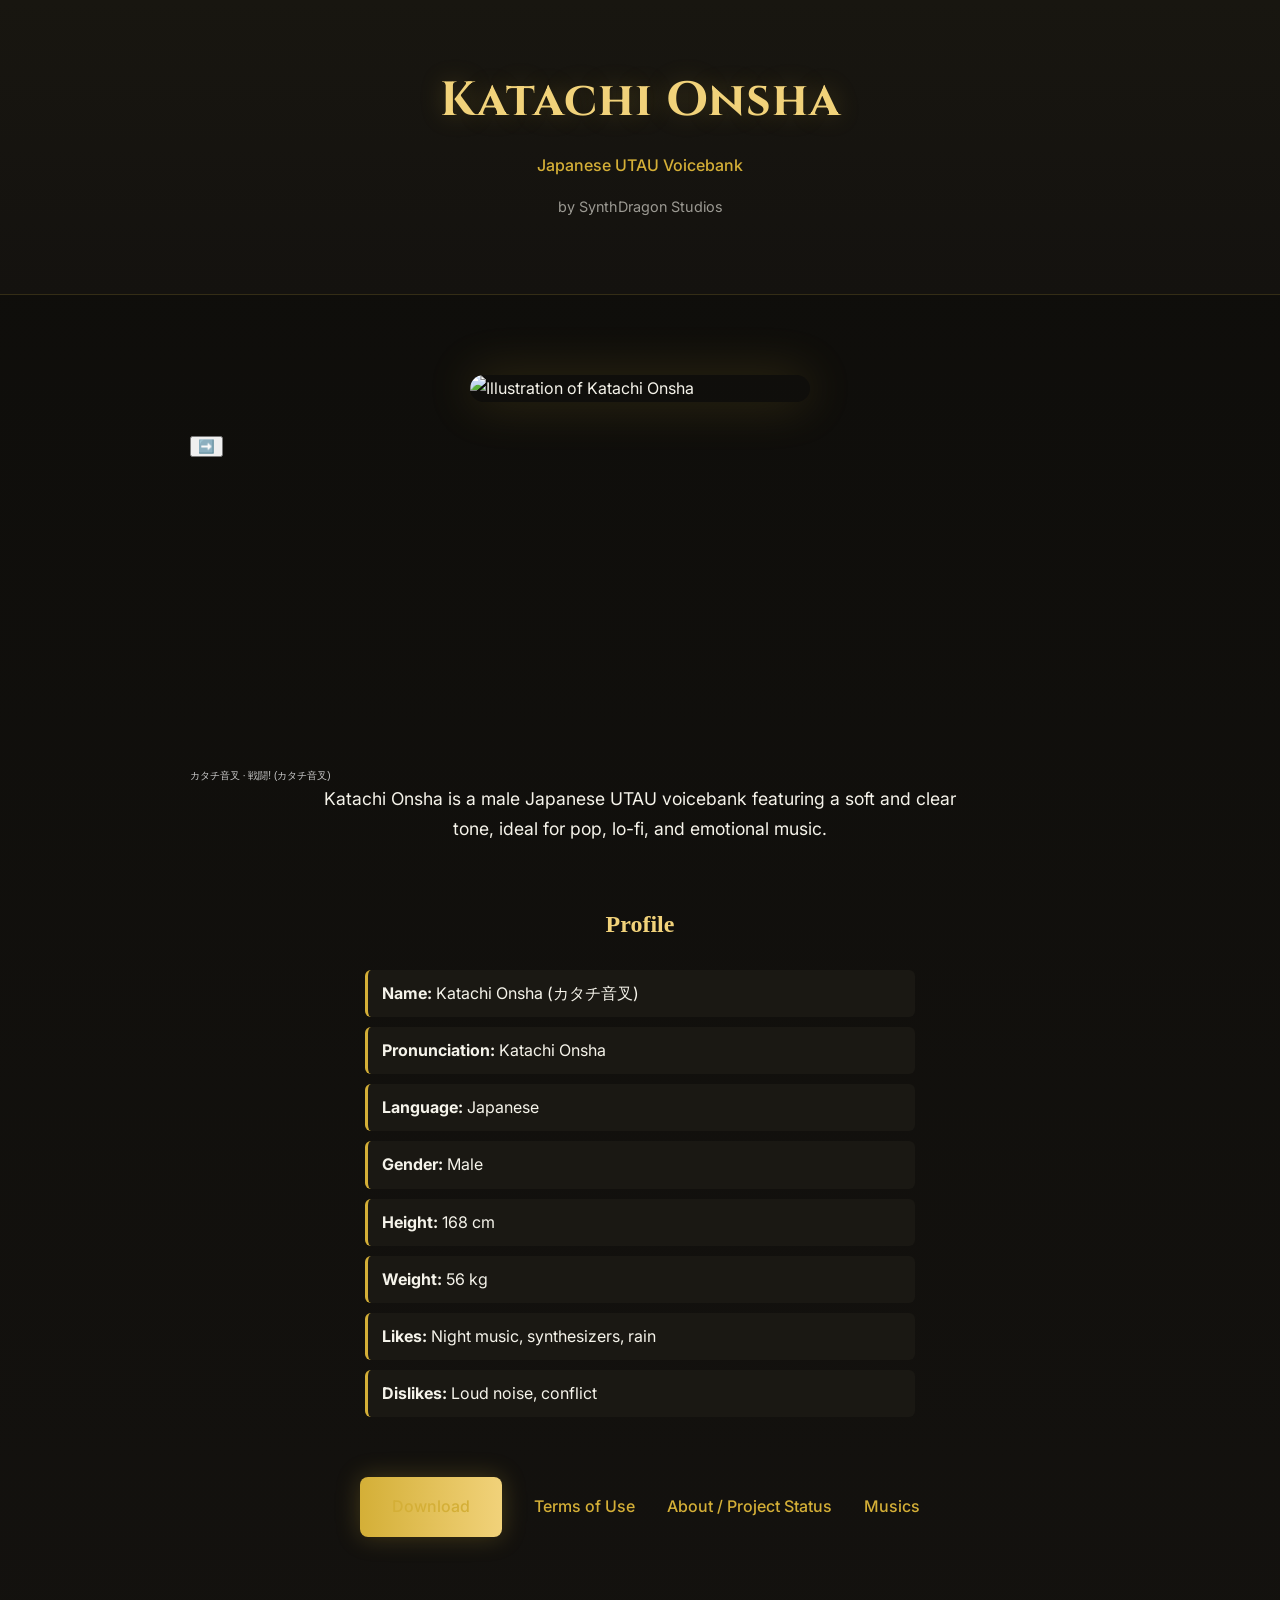
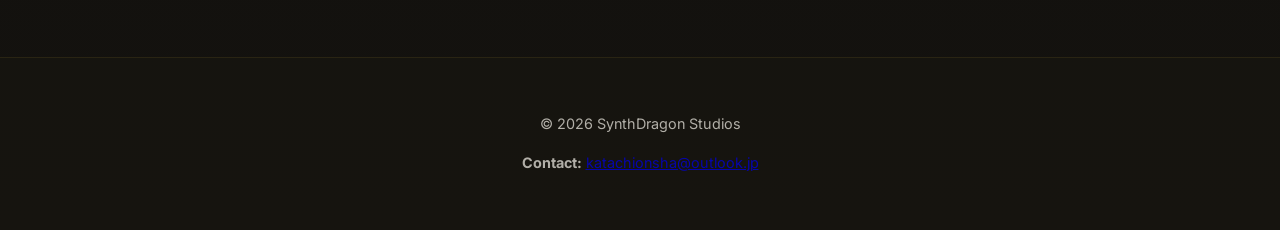
==== index.html @ d44696fc "Update index.html" ====
<!DOCTYPE html>
<html lang="en">
<head>
  <meta charset="UTF-8">
  <meta name="viewport" content="width=device-width, initial-scale=1.0">

  <title>Katachi Onsha – Japanese UTAU Voicebank (Free Download)</title>

  <!-- Google Fonts -->
  <link href="https://fonts.googleapis.com/css2?family=Cinzel:wght@500;700&family=Inter:wght@400;500&display=swap" rel="stylesheet">

  <!-- SEO -->
  <meta name="description"
        content="Official website of Katachi Onsha, a Japanese UTAU voicebank with a clear and expressive tone. Free download.">
  <meta name="keywords"
        content="UTAU, UTAU voicebank, Japanese voicebank, Katachi Onsha, VOCALOID alternative, singing synthesizer">
  <meta name="robots" content="index, follow">
  <link rel="canonical" href="https://katachionsha.neocities.org/">

  <!-- Open Graph -->
  <meta property="og:type" content="website">
  <meta property="og:title" content="Katachi Onsha – Japanese UTAU Voicebank">
  <meta property="og:description"
        content="Official Japanese UTAU voicebank. Free download. Clear tone.">
  <meta property="og:url" content="https://katachionsha.neocities.org/">
  <meta property="og:image" content="https://katachionsha.neocities.org/icon.png">

  <!-- Twitter / X -->
  <meta name="twitter:card" content="summary_large_image">
  <meta name="twitter:title" content="Katachi Onsha – Japanese UTAU Voicebank">
  <meta name="twitter:description"
        content="Free Japanese UTAU voicebank with a soft, emotional tone.">
  <meta name="twitter:image" content="https://katachionsha.neocities.org/icon.png">

  <link rel="icon" type="image/png" href="icon.png">
  <link rel="stylesheet" href="style.css">
</head>

<body data-mood="default">

  <header class="site-header">
    <h1>Katachi Onsha</h1>
    <p class="subtitle">Japanese UTAU Voicebank</p>
    <p class="studio">by SynthDragon Studios</p>
  </header>

  <main>

    <section class="intro">
      <img src="character.png"
           alt="Illustration of Katachi Onsha"
           class="character"
           data-gallery="character.png,charactersoft.png">
      <button id="next-image-btn" class="next-image-btn" type="button" aria-label="Próxima imagem">
        <span aria-hidden="true">➡️</span>
      </button>
           
    <iframe width="100%" height="300" scrolling="no" frameborder="no" allow="autoplay" src="https://w.soundcloud.com/player/?url=https%3A//api.soundcloud.com/tracks/soundcloud%253Atracks%253A2296592585&color=%23b4bca4&auto_play=false&hide_related=false&show_comments=true&show_user=true&show_reposts=false&show_teaser=true&visual=true"></iframe><div style="font-size: 10px; color: #cccccc;line-break: anywhere;word-break: normal;overflow: hidden;white-space: nowrap;text-overflow: ellipsis; font-family: Interstate,Lucida Grande,Lucida Sans Unicode,Lucida Sans,Garuda,Verdana,Tahoma,sans-serif;font-weight: 100;"><a href="https://soundcloud.com/katachionsha" title="カタチ音叉" target="_blank" style="color: #cccccc; text-decoration: none;">カタチ音叉</a> · <a href="https://soundcloud.com/katachionsha/battle" title="戦闘! (カタチ音叉)" target="_blank" style="color: #cccccc; text-decoration: none;">戦闘! (カタチ音叉)</a></div>

      <p class="description">
        Katachi Onsha is a male Japanese UTAU voicebank
        featuring a soft and clear tone, ideal for pop,
        lo-fi, and emotional music.
      </p>
    </section>

    <section class="profile">
      <h2>Profile</h2>
      <ul>
        <li><strong>Name:</strong> Katachi Onsha (カタチ音叉)</li>
        <li><strong>Pronunciation:</strong> Katachi Onsha</li>
        <li><strong>Language:</strong> Japanese</li>
        <li><strong>Gender:</strong> Male</li>
        <li><strong>Height:</strong> 168 cm</li>
        <li><strong>Weight:</strong> 56 kg</li>
        <li><strong>Likes:</strong> Night music, synthesizers, rain</li>
        <li><strong>Dislikes:</strong> Loud noise, conflict</li>
      </ul>
    </section>

    <nav class="main-nav">
      <a href="download.html" class="btn">Download</a>
      <a href="terms.html">Terms of Use</a>
      <a href="about.html">About / Project Status</a>
      <a href="musics.html">Musics</a>
    </nav>

  </main>

  <button id="back-to-top" class="back-to-top" type="button" aria-label="Back to top">↑</button>

  <footer>
    <p>© 2026 SynthDragon Studios</p>
    <p>
      <strong>Contact:</strong>
      <a href="mailto:katachionsha@outlook.jp">
        katachionsha@outlook.jp
      </a>
    </p>
  </footer>

  <script src="script.js" defer></script>
</body>
</html>
---- style.css ----
/* =========================
   Theme Variables
========================= */

:root {
  --bg-start: #0e0d0a;
  --bg-end: #14120f;
  --header-start: #181610;
  --header-end: #14120f;
  --surface: #1a1813;
  --gold: #d4af37;
  --gold-soft: #f1d27a;
  --text: #f5f3ea;
}

body[data-mood="night"] {
  --bg-start: #080914;
  --bg-end: #12152b;
  --header-start: #141730;
  --header-end: #0e1022;
  --surface: #1a1f3a;
}

body[data-mood="rain"] {
  --bg-start: #0a1214;
  --bg-end: #0d1b20;
  --header-start: #11242b;
  --header-end: #102027;
  --surface: #152d35;
}

body[data-mood="neon"] {
  --bg-start: #120716;
  --bg-end: #1f0f27;
  --header-start: #250f2d;
  --header-end: #160a1e;
  --surface: #2b1335;
}

/* =========================
   Base
========================= */

body {
  font-family: 'Inter', sans-serif;
  background: linear-gradient(180deg, var(--bg-start) 0%, var(--bg-end) 100%);
  color: var(--text);
  margin: 0;
  padding: 0;
  line-height: 1.7;
  transition: background 0.4s ease;
}

/* =========================
   Header
========================= */

.site-header {
  text-align: center;
  padding: 60px 20px;
  background: linear-gradient(180deg, var(--header-start) 0%, var(--header-end) 100%);
  border-bottom: 1px solid rgba(212, 175, 55, 0.15);
}

h1 {
  font-family: 'Cinzel', serif;
  margin: 0;
  font-size: 3em;
  letter-spacing: 1px;
  color: var(--gold-soft);
  text-shadow: 0 0 25px rgba(212, 175, 55, 0.25);
}

.subtitle {
  color: var(--gold);
  margin-top: 10px;
  font-weight: 500;
}

.studio {
  font-size: 0.9em;
  opacity: 0.6;
  margin-top: 5px;
}

/* =========================
   Layout
========================= */

main {
  padding: 50px 20px;
  max-width: 900px;
  margin: auto;
}

section {
  margin-bottom: 60px;
}

/* =========================
   Character Image
========================= */

.character {
  max-width: 340px;
  display: block;
  margin: 30px auto;
  border-radius: 14px;
  box-shadow: 0 0 50px rgba(212, 175, 55, 0.2);
  transition: transform 0.3s ease, box-shadow 0.3s ease;
}

.character:hover {
  transform: scale(1.03);
  box-shadow: 0 0 70px rgba(212, 175, 55, 0.35);
}

/* =========================
   Description
========================= */

.description {
  text-align: center;
  max-width: 650px;
  margin: 0 auto;
  font-size: 1.1em;
}

/* =========================
   Interactive Panel
========================= */

.interactive-panel {
  background: var(--surface);
  border: 1px solid rgba(212, 175, 55, 0.2);
  border-radius: 12px;
  padding: 24px;
  text-align: center;
}

.interactive-panel h2 {
  margin-top: 0;
  color: var(--gold-soft);
}

.mood-switcher {
  display: flex;
  flex-wrap: wrap;
  gap: 10px;
  justify-content: center;
  margin: 18px 0;
}

.chip {
  border: 1px solid rgba(212, 175, 55, 0.45);
  background: transparent;
  color: var(--gold-soft);
  padding: 8px 14px;
  border-radius: 999px;
  cursor: pointer;
}

.chip.active,
.chip:hover {
  background: rgba(212, 175, 55, 0.18);
}

.fact-output {
  margin-top: 12px;
  color: #dcd4bd;
  min-height: 1.8em;
}

/* =========================
   Profile
========================= */

.profile h2 {
  text-align: center;
  margin-bottom: 25px;
  color: var(--gold-soft);
  font-family: 'Playfair Display', serif;
}

.profile ul {
  list-style: none;
  padding: 0;
  max-width: 550px;
  margin: auto;
}

.profile li {
  margin: 10px 0;
  padding: 10px 14px;
  background: var(--surface);
  border-left: 3px solid var(--gold);
  border-radius: 6px;
}

/* =========================
   Navigation
========================= */

.main-nav {
  text-align: center;
  margin-top: 50px;
}

.main-nav a {
  margin: 0 14px;
  color: var(--gold);
  text-decoration: none;
  font-weight: 500;
  transition: opacity 0.2s ease;
}

.main-nav a:hover {
  opacity: 0.7;
}

/* =========================
   Button
========================= */

.btn {
  display: inline-block;
  background: linear-gradient(90deg, var(--gold), var(--gold-soft));
  color: #0e0d0a;
  padding: 16px 32px;
  margin: 25px auto;
  border-radius: 8px;
  font-weight: bold;
  text-decoration: none;
  transition: all 0.3s ease;
  box-shadow: 0 0 25px rgba(212, 175, 55, 0.25);
  border: none;
  cursor: pointer;
}

.btn:hover {
  transform: translateY(-3px);
  box-shadow: 0 0 40px rgba(212, 175, 55, 0.4);
}

/* =========================
   Back to top
========================= */

.back-to-top {
  position: fixed;
  right: 20px;
  bottom: 20px;
  width: 42px;
  height: 42px;
  border-radius: 50%;
  border: 1px solid rgba(212, 175, 55, 0.45);
  background: #181610;
  color: var(--gold-soft);
  cursor: pointer;
  opacity: 0;
  transform: translateY(8px);
  pointer-events: none;
  transition: all 0.25s ease;
}

.back-to-top.visible {
  opacity: 1;
  transform: translateY(0);
  pointer-events: auto;
}

/* =========================
   Footer
========================= */

footer {
  text-align: center;
  padding: 40px 20px;
  background: #181610;
  border-top: 1px solid rgba(212, 175, 55, 0.15);
  margin-top: 70px;
  font-size: 0.9em;
  opacity: 0.7;
}

/* =========================
   Responsive
========================= */

@media (max-width: 600px) {
  h1 {
    font-size: 2.2em;
  }

  .character {
    max-width: 90%;
  }

  .btn {
    width: 100%;
  }
}
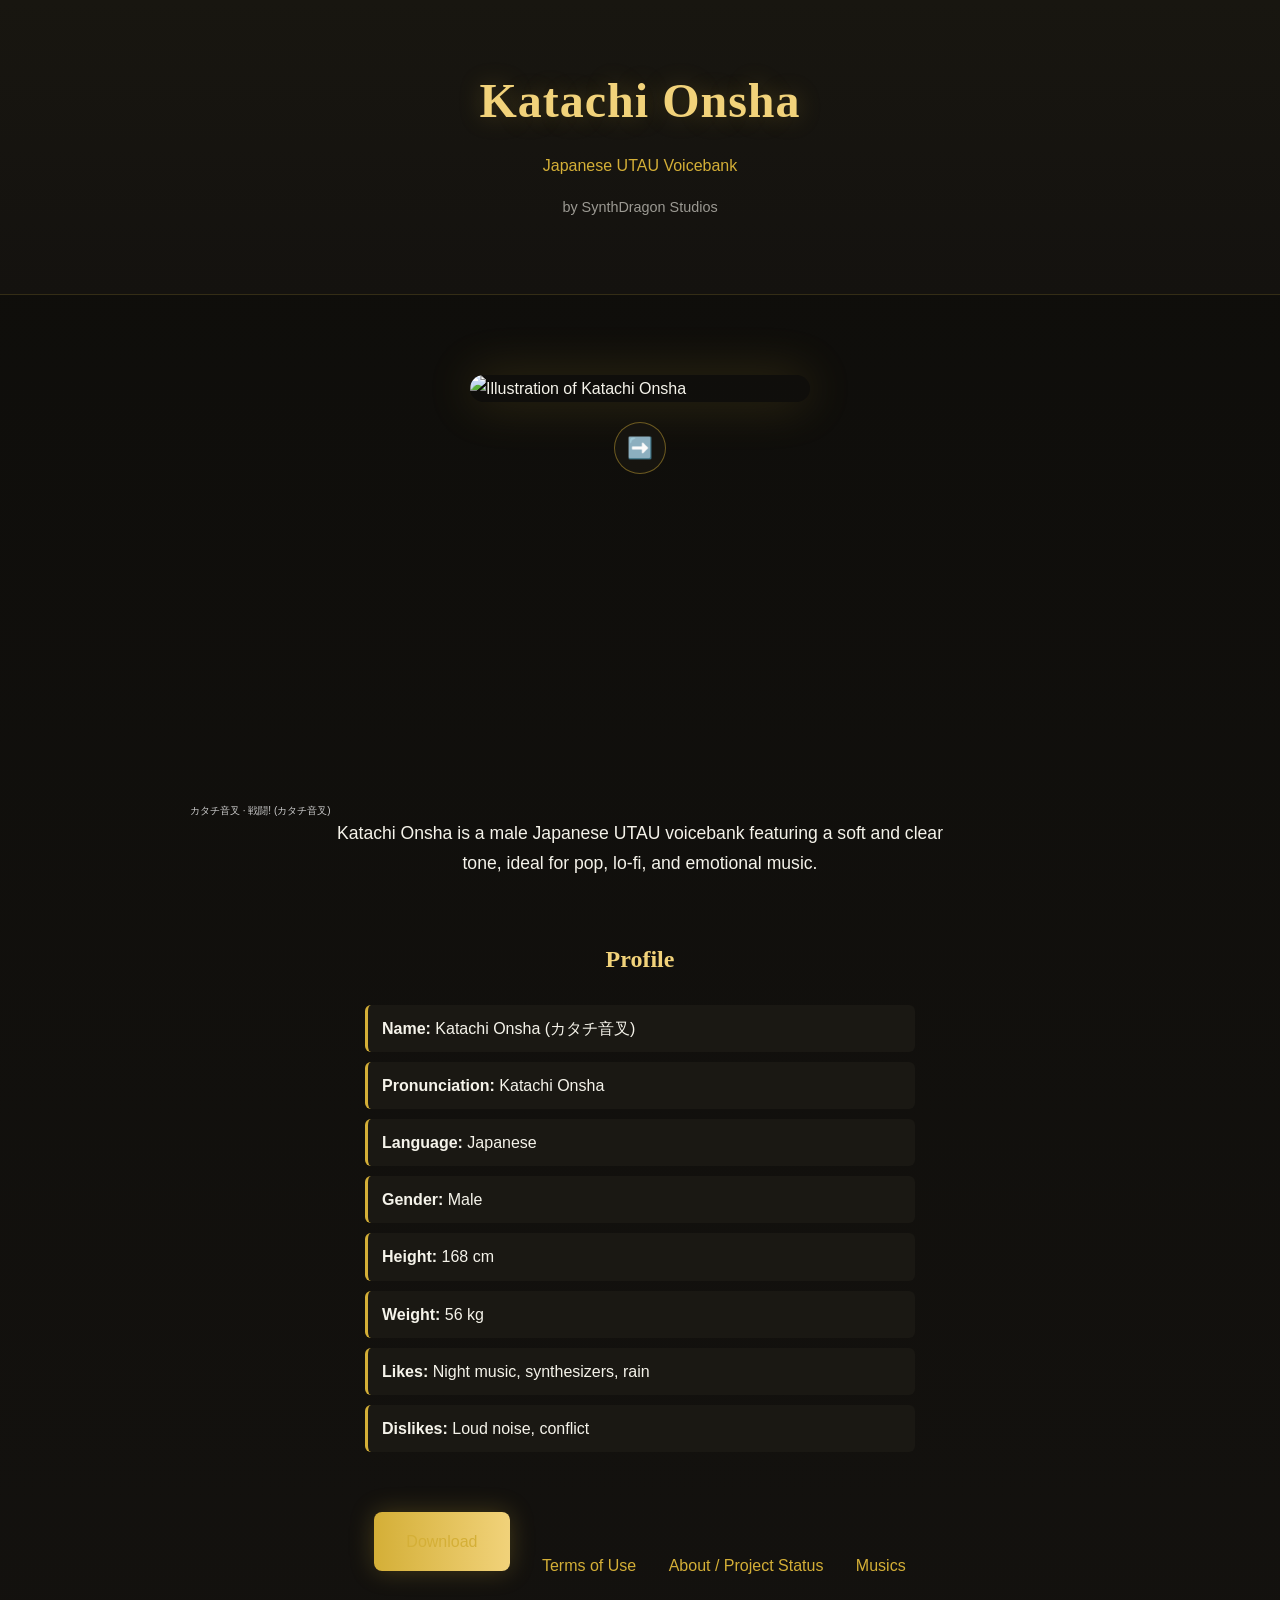
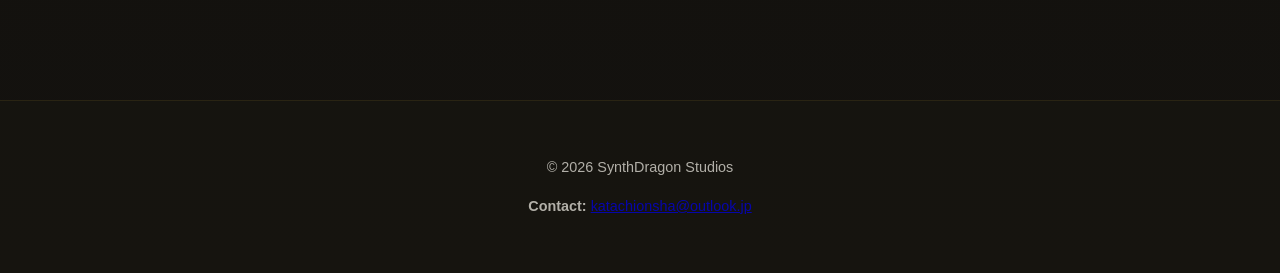
==== commit fefe9737: "Update index.html" ====
--- a/index.html
+++ b/index.html
@@ -6,8 +6,8 @@
 
   <title>Katachi Onsha – Japanese UTAU Voicebank (Free Download)</title>
 
-  <!-- Google Fonts -->
-  <link href="https://fonts.googleapis.com/css2?family=Cinzel:wght@500;700&family=Inter:wght@400;500&display=swap" rel="stylesheet">
+  <link href="https://fonts.googleapis.com/css2?family=New+Tegomin&display=swap" rel="stylesheet">
+  <link href="https://fonts.googleapis.com/css2?family=Kaisei+Decol&family=New+Tegomin&display=swap" rel="stylesheet">
 
   <!-- SEO -->
   <meta name="description"
--- a/style.css
+++ b/style.css
@@ -51,6 +51,14 @@
   transition: background 0.4s ease;
 }
 
+@media (prefers-reduced-motion: reduce) {
+  * {
+    animation: none;
+    transition: none;
+    scroll-behavior: auto;
+  }
+}
+
 /* =========================
    Header
 ========================= */
@@ -60,6 +68,7 @@
   padding: 60px 20px;
   background: linear-gradient(180deg, var(--header-start) 0%, var(--header-end) 100%);
   border-bottom: 1px solid rgba(212, 175, 55, 0.15);
+  animation: fadeSlideDown 0.8s ease;
 }
 
 h1 {
@@ -108,12 +117,51 @@
   border-radius: 14px;
   box-shadow: 0 0 50px rgba(212, 175, 55, 0.2);
   transition: transform 0.3s ease, box-shadow 0.3s ease;
+  animation: floatCharacter 5.5s ease-in-out infinite;
+  touch-action: pan-y;
+  user-select: none;
+  -webkit-user-drag: none;
 }
 
 .character:hover {
   transform: scale(1.03);
   box-shadow: 0 0 70px rgba(212, 175, 55, 0.35);
 }
+
+.next-image-btn {
+  display: block;
+  margin: -10px auto 20px;
+  width: 52px;
+  height: 52px;
+  border-radius: 999px;
+  border: 1px solid rgba(212, 175, 55, 0.45);
+  background: rgba(24, 22, 16, 0.9);
+  color: var(--gold-soft);
+  font-size: 1.3rem;
+  cursor: pointer;
+}
+
+
+.music-player {
+  max-width: 420px;
+  margin: 18px auto 26px;
+  padding: 14px;
+  text-align: center;
+  background: var(--surface);
+  border: 1px solid rgba(212, 175, 55, 0.2);
+  border-radius: 10px;
+}
+
+.music-player-label {
+  margin: 0 0 10px;
+  color: var(--gold-soft);
+  font-weight: 600;
+}
+
+.music-player audio {
+  width: 100%;
+}
+
 
 /* =========================
    Description
@@ -136,6 +184,8 @@
   border-radius: 12px;
   padding: 24px;
   text-align: center;
+  box-shadow: 0 0 0 rgba(212, 175, 55, 0.2);
+  animation: panelPulse 4.5s ease-in-out infinite;
 }
 
 .interactive-panel h2 {
@@ -169,7 +219,20 @@
   margin-top: 12px;
   color: #dcd4bd;
   min-height: 1.8em;
-}
+  transition: opacity 0.25s ease, transform 0.25s ease;
+  }
+
+  .fact-output.fact-animate {
+    opacity: 0;
+    transform: translateY(8px);
+  }
+  
+  .mood-output {
+  margin-top: 8px;
+  color: #cfc6ab;
+  font-size: 0.95rem;
+  }
+
 
 /* =========================
    Profile
@@ -235,12 +298,34 @@
   box-shadow: 0 0 25px rgba(212, 175, 55, 0.25);
   border: none;
   cursor: pointer;
+  position: relative;
+  overflow: hidden;
 }
 
 .btn:hover {
   transform: translateY(-3px);
   box-shadow: 0 0 40px rgba(212, 175, 55, 0.4);
 }
+
+.btn::after {
+  content: '';
+  position: absolute;
+  inset: 0;
+  background: linear-gradient(
+    110deg,
+    rgba(255, 255, 255, 0) 35%,
+    rgba(255, 255, 255, 0.35) 50%,
+    rgba(255, 255, 255, 0) 65%
+  );
+  transform: translateX(-140%);
+  transition: transform 0.65s ease;
+  pointer-events: none;
+}
+
+.btn:hover::after {
+  transform: translateX(140%);
+}
+
 
 /* =========================
    Back to top
@@ -284,6 +369,54 @@
 }
 
 /* =========================
+   Scroll Reveal
+========================= */
+
+.reveal-on-scroll {
+  opacity: 0;
+  transform: translateY(24px);
+  transition: opacity 0.7s ease, transform 0.7s ease;
+}
+
+.reveal-on-scroll.reveal-visible {
+  opacity: 1;
+  transform: translateY(0);
+}
+
+/* =========================
+   Keyframes
+========================= */
+
+@keyframes fadeSlideDown {
+  from {
+    opacity: 0;
+    transform: translateY(-22px);
+  }
+  to {
+    opacity: 1;
+    transform: translateY(0);
+  }
+}
+
+@keyframes floatCharacter {
+  0%, 100% {
+    transform: translateY(0);
+  }
+  50% {
+    transform: translateY(-8px);
+  }
+}
+
+@keyframes panelPulse {
+  0%, 100% {
+    box-shadow: 0 0 0 rgba(212, 175, 55, 0.12);
+  }
+  50% {
+    box-shadow: 0 0 25px rgba(212, 175, 55, 0.18);
+  }
+}
+
+/* =========================
    Responsive
 ========================= */
 
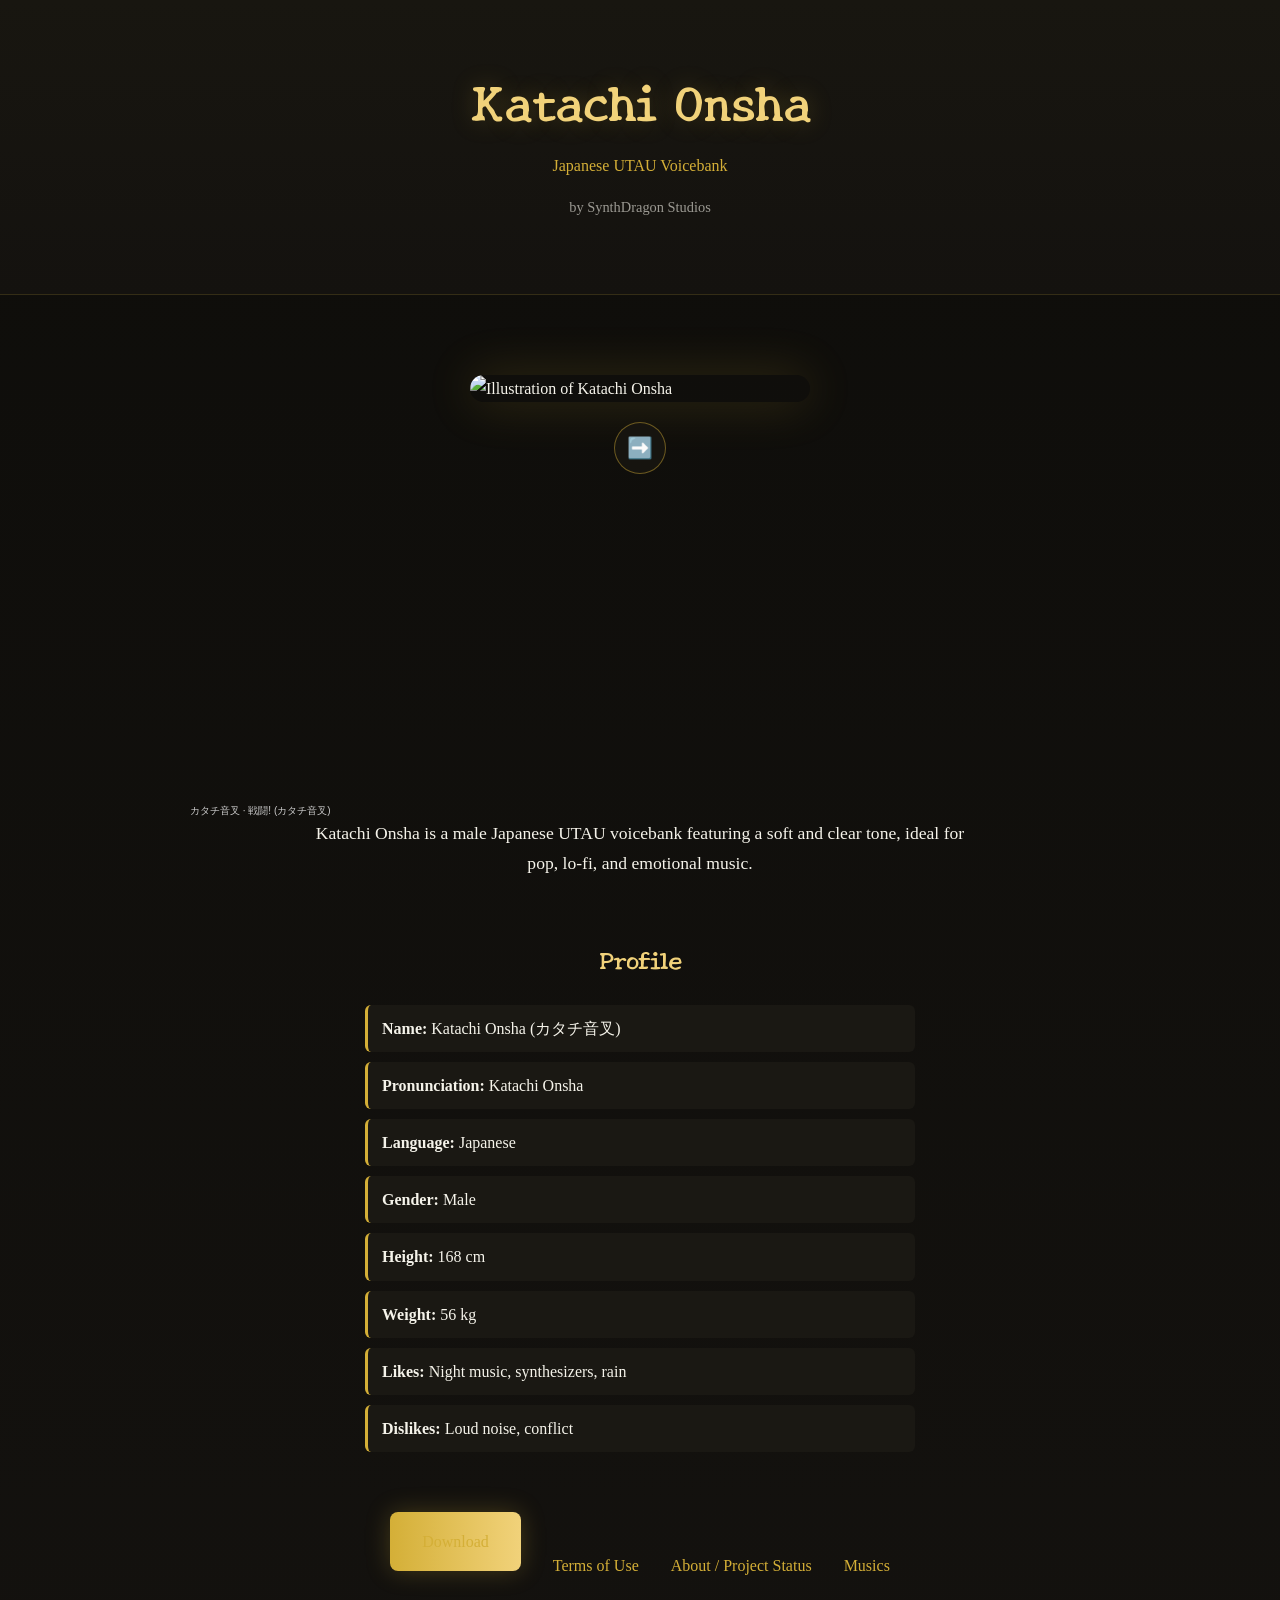
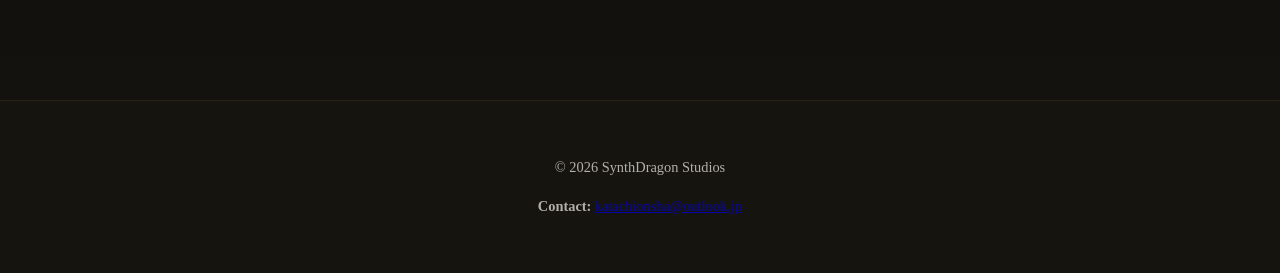
==== commit 98d1fbce: "Atualiza fontes globais para New Tegomin e Kaisei Decol" ====
--- a/index.html
+++ b/index.html
@@ -6,6 +6,7 @@
 
   <title>Katachi Onsha – Japanese UTAU Voicebank (Free Download)</title>
 
+  <!-- Google Fonts -->
   <link href="https://fonts.googleapis.com/css2?family=New+Tegomin&display=swap" rel="stylesheet">
   <link href="https://fonts.googleapis.com/css2?family=Kaisei+Decol&family=New+Tegomin&display=swap" rel="stylesheet">
 
--- a/style.css
+++ b/style.css
@@ -42,7 +42,7 @@
 ========================= */
 
 body {
-  font-family: 'Inter', sans-serif;
+  font-family: 'Kaisei Decol', serif;
   background: linear-gradient(180deg, var(--bg-start) 0%, var(--bg-end) 100%);
   color: var(--text);
   margin: 0;
@@ -72,7 +72,7 @@
 }
 
 h1 {
-  font-family: 'Cinzel', serif;
+  font-family: 'New Tegomin', serif;
   margin: 0;
   font-size: 3em;
   letter-spacing: 1px;
@@ -242,7 +242,7 @@
   text-align: center;
   margin-bottom: 25px;
   color: var(--gold-soft);
-  font-family: 'Playfair Display', serif;
+  font-family: 'New Tegomin', serif;
 }
 
 .profile ul {
@@ -433,3 +433,11 @@
     width: 100%;
   }
 }
+.site-header h1,
+h2,
+h3,
+h4,
+h5,
+h6 {
+  font-family: 'New Tegomin', serif;
+}
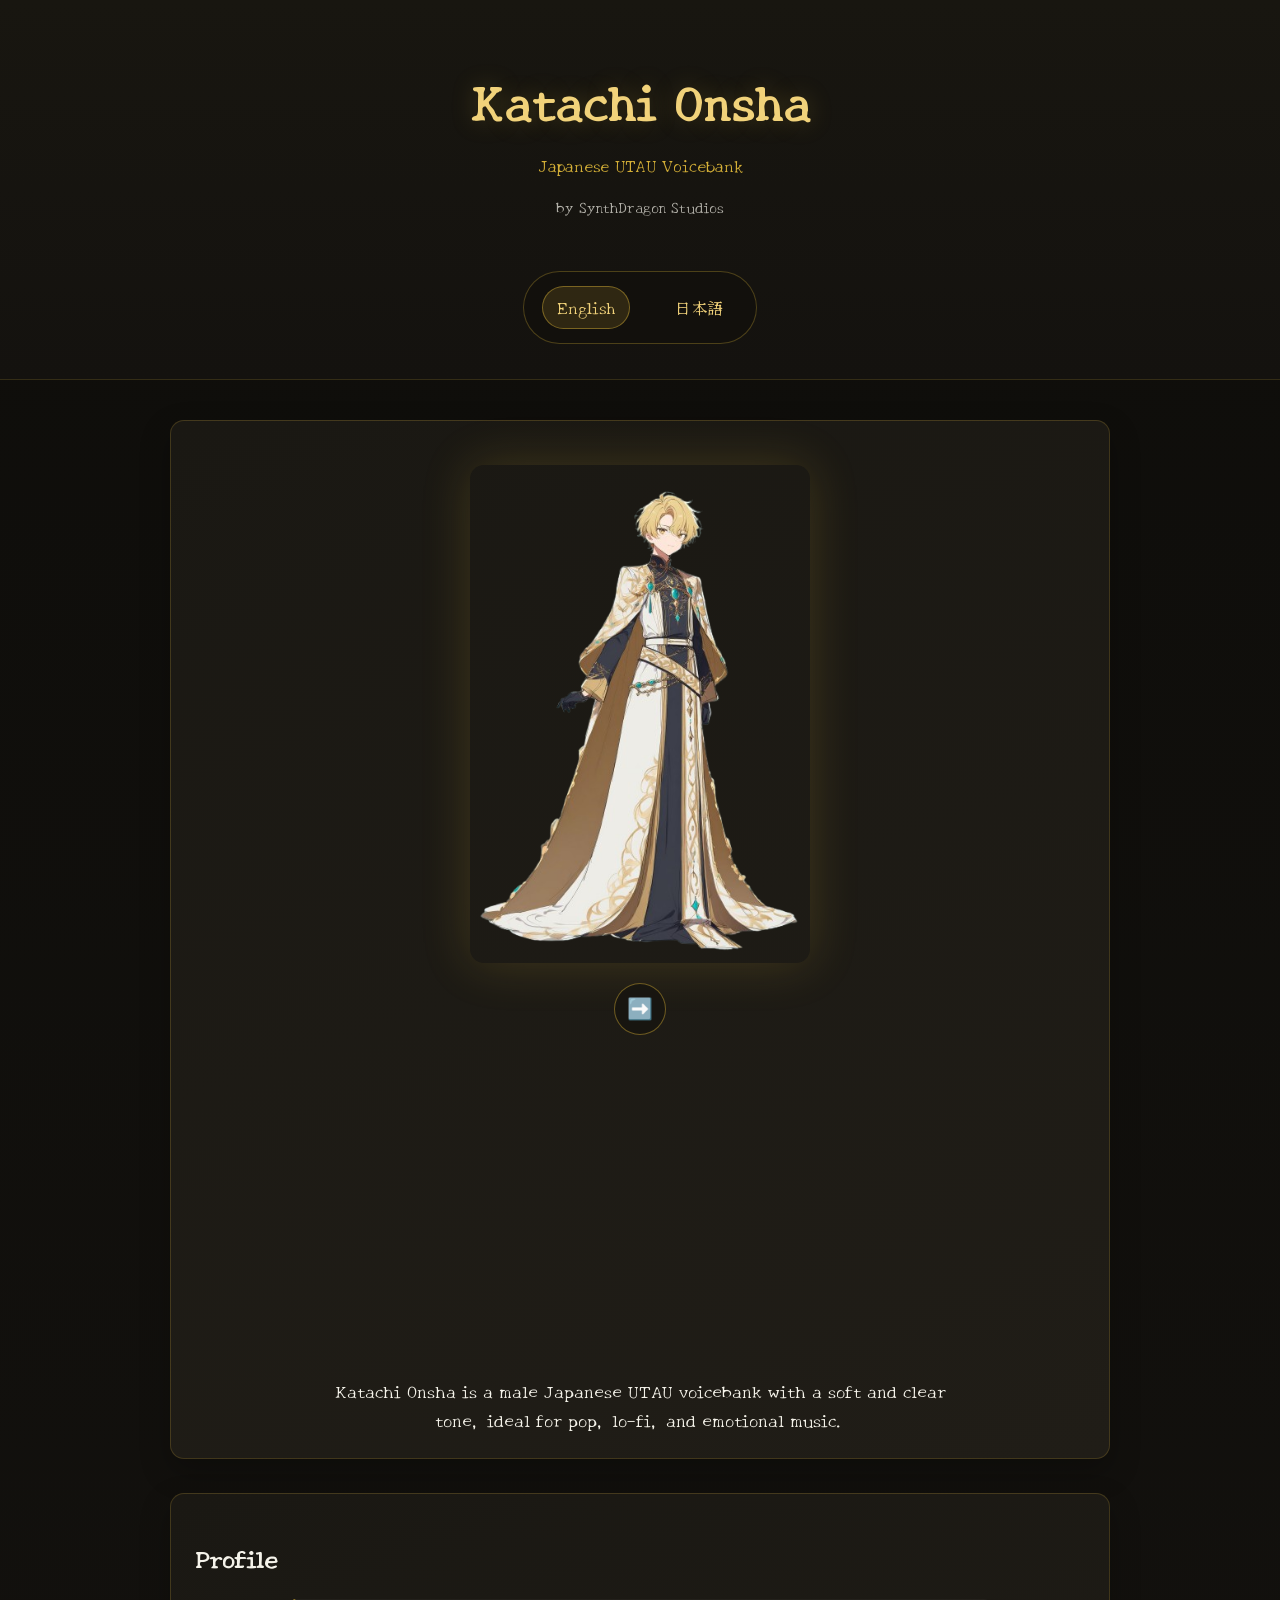
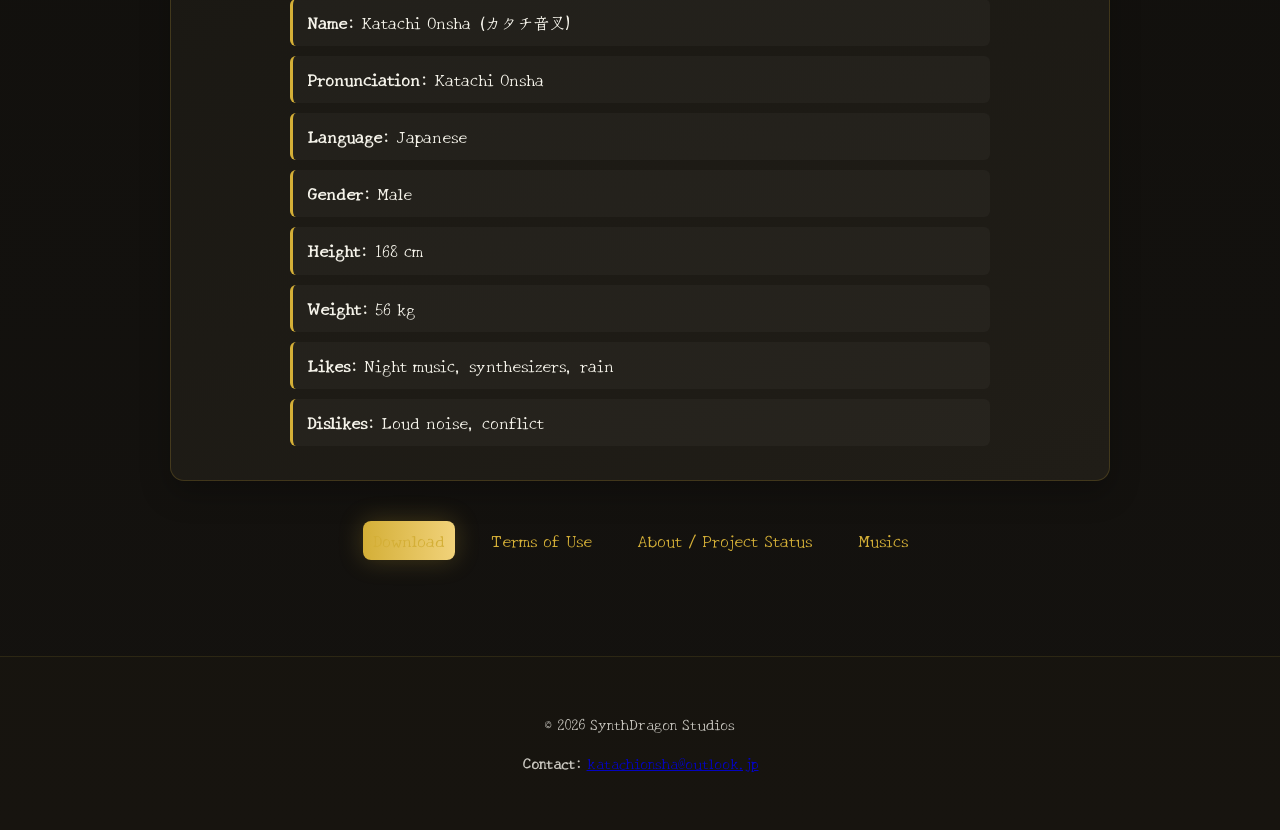
==== commit bbd0e724: "Add full Japanese site version with bilingual language switcher and UX refresh" ====
--- a/index.html
+++ b/index.html
@@ -3,69 +3,39 @@
 <head>
   <meta charset="UTF-8">
   <meta name="viewport" content="width=device-width, initial-scale=1.0">
-
   <title>Katachi Onsha – Japanese UTAU Voicebank (Free Download)</title>
-
-  <!-- Google Fonts -->
-  <link href="https://fonts.googleapis.com/css2?family=New+Tegomin&display=swap" rel="stylesheet">
-  <link href="https://fonts.googleapis.com/css2?family=Kaisei+Decol&family=New+Tegomin&display=swap" rel="stylesheet">
-
-  <!-- SEO -->
-  <meta name="description"
-        content="Official website of Katachi Onsha, a Japanese UTAU voicebank with a clear and expressive tone. Free download.">
-  <meta name="keywords"
-        content="UTAU, UTAU voicebank, Japanese voicebank, Katachi Onsha, VOCALOID alternative, singing synthesizer">
-  <meta name="robots" content="index, follow">
-  <link rel="canonical" href="https://katachionsha.neocities.org/">
-
-  <!-- Open Graph -->
-  <meta property="og:type" content="website">
-  <meta property="og:title" content="Katachi Onsha – Japanese UTAU Voicebank">
-  <meta property="og:description"
-        content="Official Japanese UTAU voicebank. Free download. Clear tone.">
-  <meta property="og:url" content="https://katachionsha.neocities.org/">
-  <meta property="og:image" content="https://katachionsha.neocities.org/icon.png">
-
-  <!-- Twitter / X -->
-  <meta name="twitter:card" content="summary_large_image">
-  <meta name="twitter:title" content="Katachi Onsha – Japanese UTAU Voicebank">
-  <meta name="twitter:description"
-        content="Free Japanese UTAU voicebank with a soft, emotional tone.">
-  <meta name="twitter:image" content="https://katachionsha.neocities.org/icon.png">
-
+  <meta name="description" content="Official website of Katachi Onsha, a Japanese UTAU voicebank with a clear and expressive tone. Free download.">
   <link rel="icon" type="image/png" href="icon.png">
   <link rel="stylesheet" href="style.css">
+  <link href="https://fonts.googleapis.com/css2?family=New+Tegomin&display=swap" rel="stylesheet">
 </head>
-
 <body data-mood="default">
-
   <header class="site-header">
     <h1>Katachi Onsha</h1>
     <p class="subtitle">Japanese UTAU Voicebank</p>
     <p class="studio">by SynthDragon Studios</p>
+    <div class="language-switcher">
+      <nav aria-label="Language selector">
+        <a class="active" href="index.html">English</a>
+        <a href="jp/index.html">日本語</a>
+      </nav>
+    </div>
   </header>
 
   <main>
+    <section class="surface-card intro">
+      <img src="character.png" alt="Illustration of Katachi Onsha" class="character" data-gallery="character.png,charactersoft.png">
+      <button id="next-image-btn" class="next-image-btn" type="button" aria-label="Next image">➡️</button>
 
-    <section class="intro">
-      <img src="character.png"
-           alt="Illustration of Katachi Onsha"
-           class="character"
-           data-gallery="character.png,charactersoft.png">
-      <button id="next-image-btn" class="next-image-btn" type="button" aria-label="Próxima imagem">
-        <span aria-hidden="true">➡️</span>
-      </button>
-           
-    <iframe width="100%" height="300" scrolling="no" frameborder="no" allow="autoplay" src="https://w.soundcloud.com/player/?url=https%3A//api.soundcloud.com/tracks/soundcloud%253Atracks%253A2296592585&color=%23b4bca4&auto_play=false&hide_related=false&show_comments=true&show_user=true&show_reposts=false&show_teaser=true&visual=true"></iframe><div style="font-size: 10px; color: #cccccc;line-break: anywhere;word-break: normal;overflow: hidden;white-space: nowrap;text-overflow: ellipsis; font-family: Interstate,Lucida Grande,Lucida Sans Unicode,Lucida Sans,Garuda,Verdana,Tahoma,sans-serif;font-weight: 100;"><a href="https://soundcloud.com/katachionsha" title="カタチ音叉" target="_blank" style="color: #cccccc; text-decoration: none;">カタチ音叉</a> · <a href="https://soundcloud.com/katachionsha/battle" title="戦闘! (カタチ音叉)" target="_blank" style="color: #cccccc; text-decoration: none;">戦闘! (カタチ音叉)</a></div>
+      <iframe width="100%" height="300" scrolling="no" frameborder="no" allow="autoplay" src="https://w.soundcloud.com/player/?url=https%3A//api.soundcloud.com/tracks/soundcloud%253Atracks%253A2296592585&color=%23b4bca4&auto_play=false&hide_related=false&show_comments=true&show_user=true&show_reposts=false&show_teaser=true&visual=true"></iframe>
 
       <p class="description">
-        Katachi Onsha is a male Japanese UTAU voicebank
-        featuring a soft and clear tone, ideal for pop,
-        lo-fi, and emotional music.
+        Katachi Onsha is a male Japanese UTAU voicebank with a soft and clear tone,
+        ideal for pop, lo-fi, and emotional music.
       </p>
     </section>
 
-    <section class="profile">
+    <section class="surface-card profile">
       <h2>Profile</h2>
       <ul>
         <li><strong>Name:</strong> Katachi Onsha (カタチ音叉)</li>
@@ -79,25 +49,19 @@
       </ul>
     </section>
 
-    <nav class="main-nav">
+    <nav class="main-nav" aria-label="Main navigation">
       <a href="download.html" class="btn">Download</a>
       <a href="terms.html">Terms of Use</a>
       <a href="about.html">About / Project Status</a>
       <a href="musics.html">Musics</a>
     </nav>
-
   </main>
 
   <button id="back-to-top" class="back-to-top" type="button" aria-label="Back to top">↑</button>
 
   <footer>
     <p>© 2026 SynthDragon Studios</p>
-    <p>
-      <strong>Contact:</strong>
-      <a href="mailto:katachionsha@outlook.jp">
-        katachionsha@outlook.jp
-      </a>
-    </p>
+    <p><strong>Contact:</strong> <a href="mailto:katachionsha@outlook.jp">katachionsha@outlook.jp</a></p>
   </footer>
 
   <script src="script.js" defer></script>
--- a/style.css
+++ b/style.css
@@ -1,13 +1,10 @@
-/* =========================
-   Theme Variables
-========================= */
-
 :root {
   --bg-start: #0e0d0a;
   --bg-end: #14120f;
   --header-start: #181610;
   --header-end: #14120f;
   --surface: #1a1813;
+  --surface-soft: #201d17;
   --gold: #d4af37;
   --gold-soft: #f1d27a;
   --text: #f5f3ea;
@@ -19,6 +16,7 @@
   --header-start: #141730;
   --header-end: #0e1022;
   --surface: #1a1f3a;
+  --surface-soft: #20284a;
 }
 
 body[data-mood="rain"] {
@@ -27,6 +25,7 @@
   --header-start: #11242b;
   --header-end: #102027;
   --surface: #152d35;
+  --surface-soft: #1b3740;
 }
 
 body[data-mood="neon"] {
@@ -35,18 +34,22 @@
   --header-start: #250f2d;
   --header-end: #160a1e;
   --surface: #2b1335;
-}
-
-/* =========================
-   Base
-========================= */
+  --surface-soft: #351742;
+}
+
+* {
+  box-sizing: border-box;
+}
+
+html {
+  scroll-behavior: smooth;
+}
 
 body {
-  font-family: 'Kaisei Decol', serif;
+  font-family: 'New Tegomin', serif;
   background: linear-gradient(180deg, var(--bg-start) 0%, var(--bg-end) 100%);
   color: var(--text);
   margin: 0;
-  padding: 0;
   line-height: 1.7;
   transition: background 0.4s ease;
 }
@@ -59,20 +62,23 @@
   }
 }
 
-/* =========================
-   Header
-========================= */
-
 .site-header {
   text-align: center;
-  padding: 60px 20px;
+  padding: 60px 20px 35px;
   background: linear-gradient(180deg, var(--header-start) 0%, var(--header-end) 100%);
   border-bottom: 1px solid rgba(212, 175, 55, 0.15);
-  animation: fadeSlideDown 0.8s ease;
+}
+
+h1,
+h2,
+h3,
+h4,
+h5,
+h6 {
+  font-family: 'New Tegomin', serif;
 }
 
 h1 {
-  font-family: 'New Tegomin', serif;
   margin: 0;
   font-size: 3em;
   letter-spacing: 1px;
@@ -88,32 +94,62 @@
 
 .studio {
   font-size: 0.9em;
-  opacity: 0.6;
+  opacity: 0.7;
   margin-top: 5px;
 }
 
-/* =========================
-   Layout
-========================= */
+.language-switcher {
+  display: flex;
+  justify-content: center;
+  margin: 18px 0 0;
+}
+
+.language-switcher nav {
+  display: inline-flex;
+  align-items: center;
+  gap: 10px;
+  padding: 8px;
+  border: 1px solid rgba(212, 175, 55, 0.3);
+  border-radius: 999px;
+  background: rgba(18, 16, 12, 0.55);
+}
+
+.language-switcher a {
+  color: var(--gold-soft);
+  text-decoration: none;
+  padding: 7px 14px;
+  border-radius: 999px;
+  border: 1px solid transparent;
+}
+
+.language-switcher a:hover,
+.language-switcher a.active {
+  border-color: rgba(212, 175, 55, 0.45);
+  background: rgba(212, 175, 55, 0.15);
+}
 
 main {
-  padding: 50px 20px;
-  max-width: 900px;
+  padding: 40px 20px;
+  max-width: 980px;
   margin: auto;
 }
 
 section {
-  margin-bottom: 60px;
-}
-
-/* =========================
-   Character Image
-========================= */
+  margin-bottom: 34px;
+}
+
+.surface-card {
+  background: linear-gradient(160deg, var(--surface) 0%, var(--surface-soft) 100%);
+  border: 1px solid rgba(212, 175, 55, 0.2);
+  border-radius: 14px;
+  padding: 24px;
+  box-shadow: 0 12px 30px rgba(0, 0, 0, 0.25);
+}
 
 .character {
   max-width: 340px;
   display: block;
-  margin: 30px auto;
+  margin: 20px auto;
   border-radius: 14px;
   box-shadow: 0 0 50px rgba(212, 175, 55, 0.2);
   transition: transform 0.3s ease, box-shadow 0.3s ease;
@@ -130,7 +166,7 @@
 
 .next-image-btn {
   display: block;
-  margin: -10px auto 20px;
+  margin: 0 auto 20px;
   width: 52px;
   height: 52px;
   border-radius: 999px;
@@ -141,195 +177,122 @@
   cursor: pointer;
 }
 
-
-.music-player {
-  max-width: 420px;
-  margin: 18px auto 26px;
-  padding: 14px;
-  text-align: center;
-  background: var(--surface);
-  border: 1px solid rgba(212, 175, 55, 0.2);
-  border-radius: 10px;
-}
-
-.music-player-label {
-  margin: 0 0 10px;
-  color: var(--gold-soft);
-  font-weight: 600;
-}
-
-.music-player audio {
-  width: 100%;
-}
-
-
-/* =========================
-   Description
-========================= */
-
 .description {
   text-align: center;
   max-width: 650px;
-  margin: 0 auto;
-  font-size: 1.1em;
-}
-
-/* =========================
-   Interactive Panel
-========================= */
-
-.interactive-panel {
-  background: var(--surface);
-  border: 1px solid rgba(212, 175, 55, 0.2);
-  border-radius: 12px;
-  padding: 24px;
-  text-align: center;
-  box-shadow: 0 0 0 rgba(212, 175, 55, 0.2);
-  animation: panelPulse 4.5s ease-in-out infinite;
-}
-
-.interactive-panel h2 {
-  margin-top: 0;
-  color: var(--gold-soft);
-}
-
-.mood-switcher {
-  display: flex;
-  flex-wrap: wrap;
-  gap: 10px;
-  justify-content: center;
-  margin: 18px 0;
-}
-
-.chip {
-  border: 1px solid rgba(212, 175, 55, 0.45);
-  background: transparent;
-  color: var(--gold-soft);
-  padding: 8px 14px;
-  border-radius: 999px;
-  cursor: pointer;
-}
-
-.chip.active,
-.chip:hover {
-  background: rgba(212, 175, 55, 0.18);
-}
-
-.fact-output {
-  margin-top: 12px;
-  color: #dcd4bd;
-  min-height: 1.8em;
-  transition: opacity 0.25s ease, transform 0.25s ease;
-  }
-
-  .fact-output.fact-animate {
-    opacity: 0;
-    transform: translateY(8px);
-  }
-  
-  .mood-output {
-  margin-top: 8px;
-  color: #cfc6ab;
-  font-size: 0.95rem;
-  }
-
-
-/* =========================
-   Profile
-========================= */
-
-.profile h2 {
-  text-align: center;
-  margin-bottom: 25px;
-  color: var(--gold-soft);
-  font-family: 'New Tegomin', serif;
-}
-
-.profile ul {
+  margin: 14px auto 0;
+  font-size: 1.07em;
+}
+
+.profile ul,
+.clean-list {
   list-style: none;
   padding: 0;
-  max-width: 550px;
-  margin: auto;
-}
-
-.profile li {
+  max-width: 700px;
+  margin: 0 auto;
+}
+
+.profile li,
+.clean-list li {
   margin: 10px 0;
   padding: 10px 14px;
-  background: var(--surface);
+  background: rgba(255, 255, 255, 0.03);
   border-left: 3px solid var(--gold);
   border-radius: 6px;
 }
 
-/* =========================
-   Navigation
-========================= */
-
-.main-nav {
-  text-align: center;
-  margin-top: 50px;
-}
-
-.main-nav a {
-  margin: 0 14px;
+.main-nav,
+nav {
+  text-align: center;
+  margin-top: 34px;
+}
+
+.main-nav a,
+nav a {
+  display: inline-block;
+  margin: 6px 10px;
   color: var(--gold);
   text-decoration: none;
   font-weight: 500;
-  transition: opacity 0.2s ease;
-}
-
-.main-nav a:hover {
-  opacity: 0.7;
-}
-
-/* =========================
-   Button
-========================= */
+  padding: 6px 10px;
+  border-radius: 8px;
+}
+
+.main-nav a:hover,
+nav a:hover {
+  background: rgba(212, 175, 55, 0.1);
+}
 
 .btn {
   display: inline-block;
   background: linear-gradient(90deg, var(--gold), var(--gold-soft));
   color: #0e0d0a;
-  padding: 16px 32px;
-  margin: 25px auto;
+  padding: 14px 28px;
+  margin: 12px auto;
   border-radius: 8px;
   font-weight: bold;
   text-decoration: none;
-  transition: all 0.3s ease;
+  transition: all 0.25s ease;
   box-shadow: 0 0 25px rgba(212, 175, 55, 0.25);
   border: none;
   cursor: pointer;
+}
+
+.btn:hover {
+  transform: translateY(-2px);
+  box-shadow: 0 0 40px rgba(212, 175, 55, 0.35);
+}
+
+.download-section,
+.system-info {
+  margin-bottom: 20px;
+}
+
+.ticker {
+  background: rgba(212, 175, 55, 0.12);
+  border-bottom: 1px solid rgba(212, 175, 55, 0.2);
+  overflow: hidden;
+}
+
+.ticker-track {
+  white-space: nowrap;
+  animation: ticker 18s linear infinite;
+}
+
+.ticker-content {
+  display: inline-flex;
+  gap: 36px;
+  padding: 10px 20px;
+}
+
+.ticker-content a {
+  color: var(--gold-soft);
+  text-decoration: none;
+}
+
+.video-container {
   position: relative;
+  width: 100%;
+  max-width: 800px;
+  margin: 18px auto;
+  padding-bottom: 56.25%;
+  height: 0;
+  border-radius: 12px;
   overflow: hidden;
-}
-
-.btn:hover {
-  transform: translateY(-3px);
-  box-shadow: 0 0 40px rgba(212, 175, 55, 0.4);
-}
-
-.btn::after {
-  content: '';
+  box-shadow: 0 0 30px rgba(212, 175, 55, 0.18);
+}
+
+.video-container iframe {
   position: absolute;
-  inset: 0;
-  background: linear-gradient(
-    110deg,
-    rgba(255, 255, 255, 0) 35%,
-    rgba(255, 255, 255, 0.35) 50%,
-    rgba(255, 255, 255, 0) 65%
-  );
-  transform: translateX(-140%);
-  transition: transform 0.65s ease;
-  pointer-events: none;
-}
-
-.btn:hover::after {
-  transform: translateX(140%);
-}
-
-
-/* =========================
-   Back to top
-========================= */
+  width: 100%;
+  height: 100%;
+  border: none;
+}
+
+.music-info {
+  text-align: center;
+  margin-top: 20px;
+}
 
 .back-to-top {
   position: fixed;
@@ -354,90 +317,36 @@
   pointer-events: auto;
 }
 
-/* =========================
-   Footer
-========================= */
+.notfound {
+  max-width: 680px;
+  margin: 80px auto 20px;
+  text-align: center;
+  padding: 24px;
+}
 
 footer {
   text-align: center;
   padding: 40px 20px;
   background: #181610;
   border-top: 1px solid rgba(212, 175, 55, 0.15);
-  margin-top: 70px;
+  margin-top: 50px;
   font-size: 0.9em;
-  opacity: 0.7;
-}
-
-/* =========================
-   Scroll Reveal
-========================= */
-
-.reveal-on-scroll {
-  opacity: 0;
-  transform: translateY(24px);
-  transition: opacity 0.7s ease, transform 0.7s ease;
-}
-
-.reveal-on-scroll.reveal-visible {
-  opacity: 1;
-  transform: translateY(0);
-}
-
-/* =========================
-   Keyframes
-========================= */
-
-@keyframes fadeSlideDown {
-  from {
-    opacity: 0;
-    transform: translateY(-22px);
-  }
-  to {
-    opacity: 1;
-    transform: translateY(0);
-  }
+  opacity: 0.8;
 }
 
 @keyframes floatCharacter {
-  0%, 100% {
-    transform: translateY(0);
-  }
-  50% {
-    transform: translateY(-8px);
-  }
-}
-
-@keyframes panelPulse {
-  0%, 100% {
-    box-shadow: 0 0 0 rgba(212, 175, 55, 0.12);
-  }
-  50% {
-    box-shadow: 0 0 25px rgba(212, 175, 55, 0.18);
-  }
-}
-
-/* =========================
-   Responsive
-========================= */
+  0%,
+  100% { transform: translateY(0); }
+  50% { transform: translateY(-8px); }
+}
+
+@keyframes ticker {
+  from { transform: translateX(0); }
+  to { transform: translateX(-50%); }
+}
 
 @media (max-width: 600px) {
-  h1 {
-    font-size: 2.2em;
-  }
-
-  .character {
-    max-width: 90%;
-  }
-
-  .btn {
-    width: 100%;
-  }
-}
-.site-header h1,
-h2,
-h3,
-h4,
-h5,
-h6 {
-  font-family: 'New Tegomin', serif;
-}
+  h1 { font-size: 2.2em; }
+  .character { max-width: 90%; }
+  .btn { width: 100%; text-align: center; }
+}
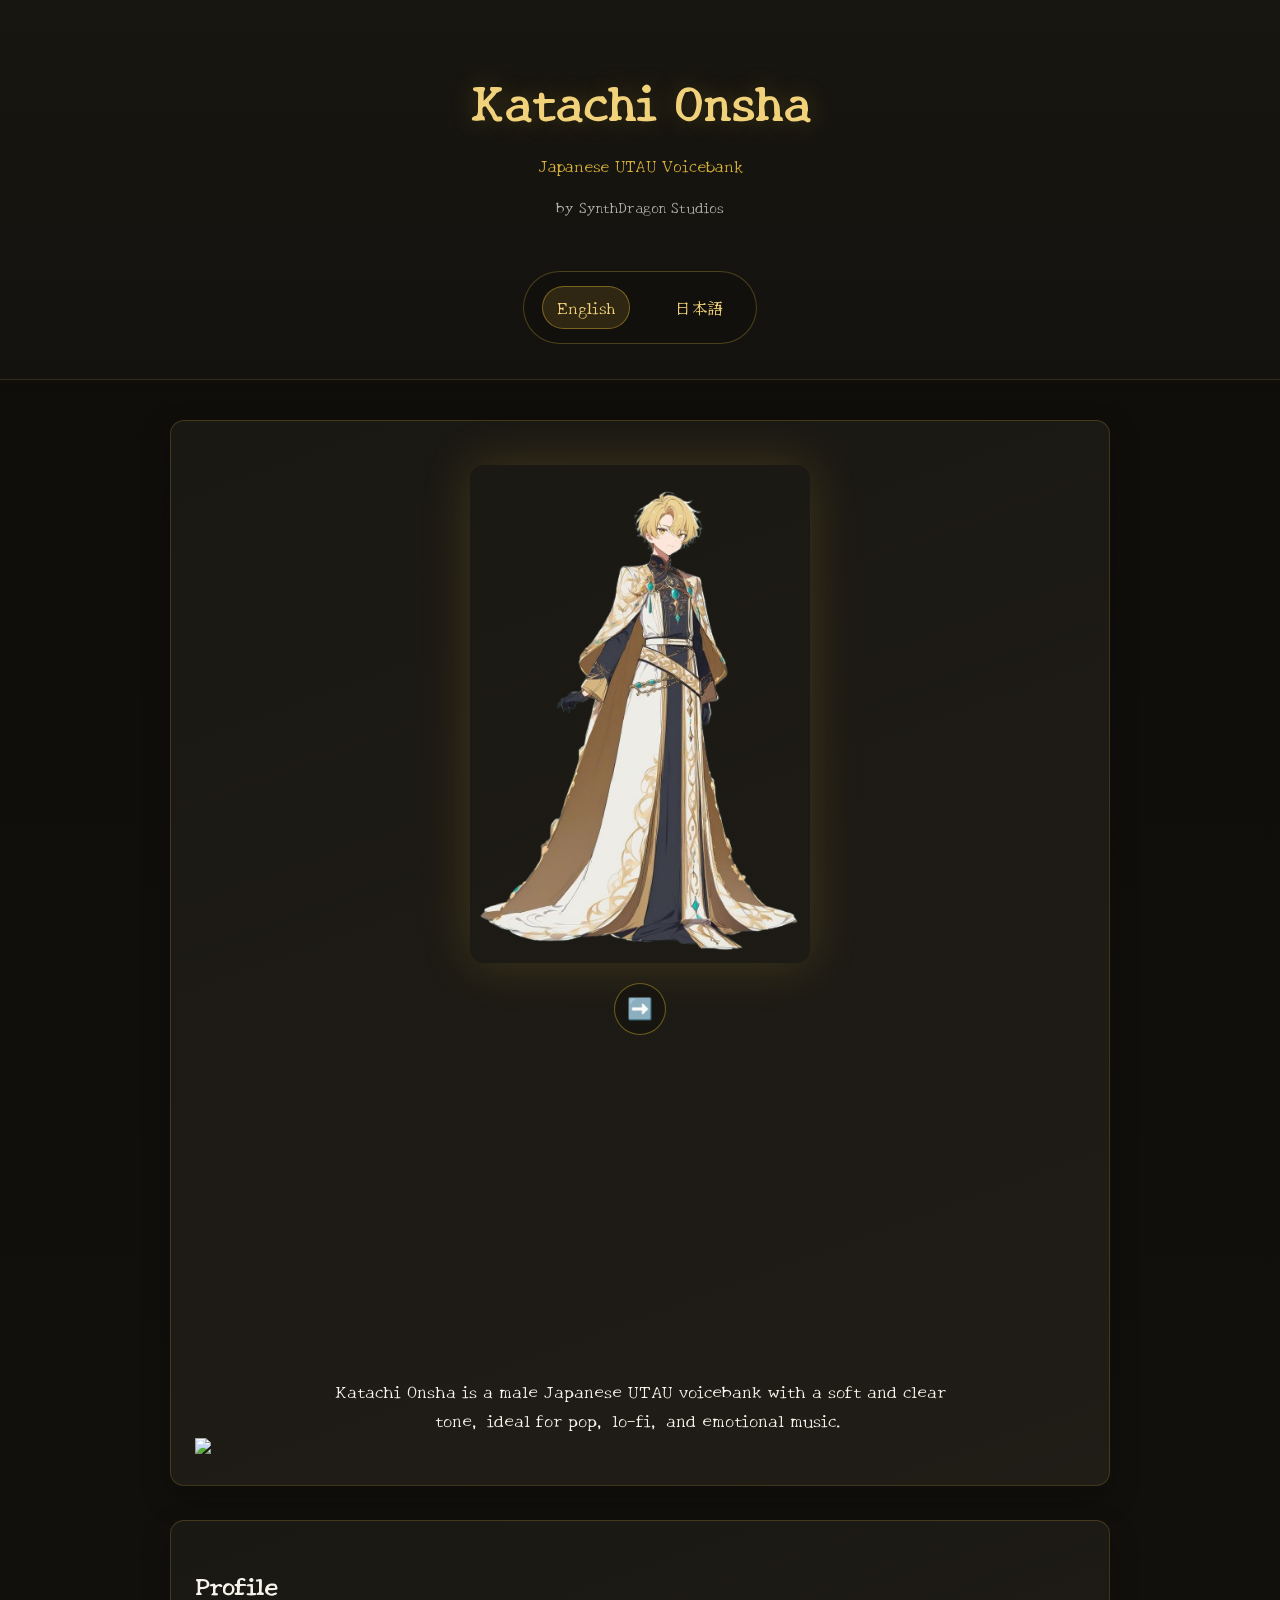
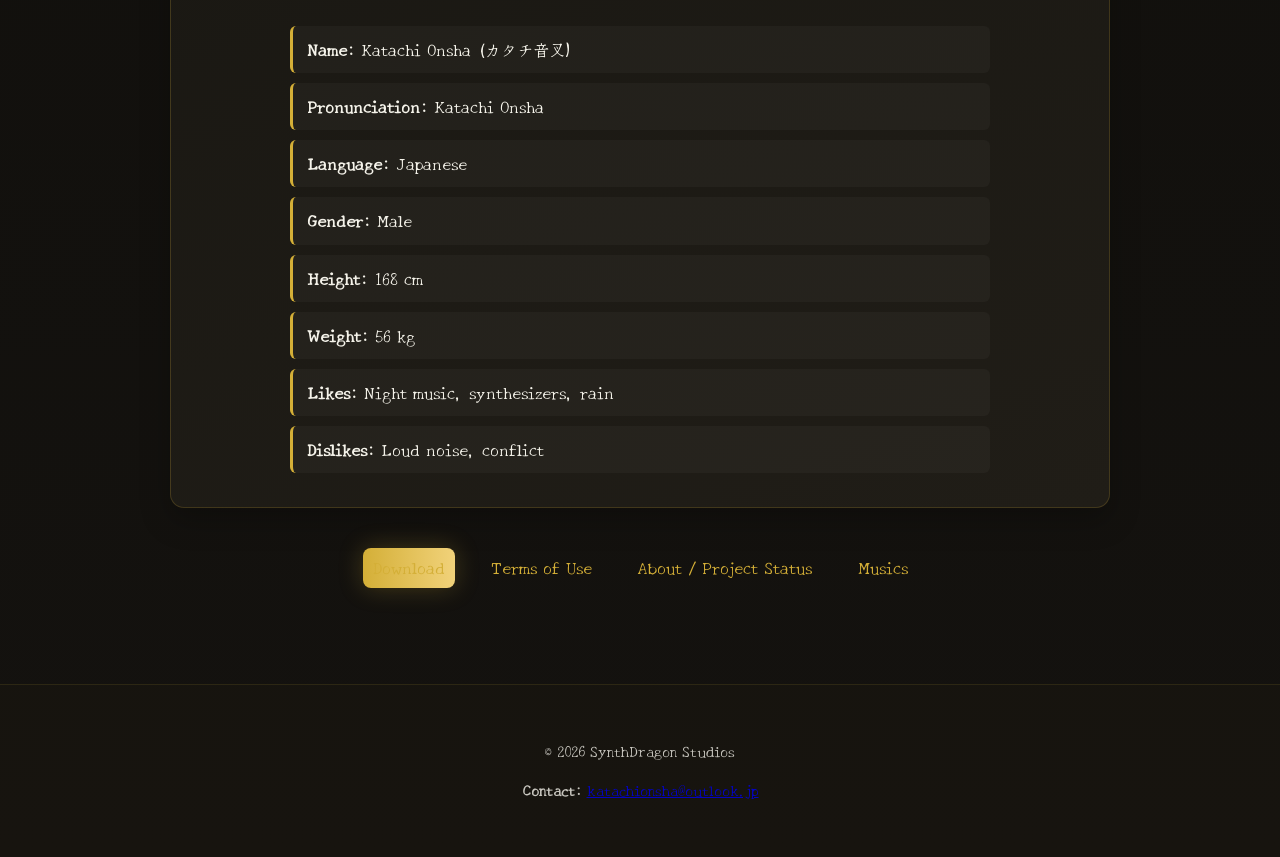
==== commit de6fbcc0: "Update index.html" ====
--- a/index.html
+++ b/index.html
@@ -33,6 +33,10 @@
         Katachi Onsha is a male Japanese UTAU voicebank with a soft and clear tone,
         ideal for pop, lo-fi, and emotional music.
       </p>
+      <a href="https://seeyoufarm.com">
+        <img src="https://seeyoufarm.com/api/count/incr/badge.svg?url=https%3A%2F%2Fgithub.com%2FMTSHIsHere%2Fkatachii&count_bg=%2379C83D&title_bg=%23555555&icon=&icon_color=%23E7E7E7&title=hits&edge_flat=false"/>
+      </a>
+
     </section>
 
     <section class="surface-card profile">
--- a/style.css
+++ b/style.css
@@ -226,7 +226,7 @@
 .btn {
   display: inline-block;
   background: linear-gradient(90deg, var(--gold), var(--gold-soft));
-  color: #0e0d0a;
+  color: #14120F;
   padding: 14px 28px;
   margin: 12px auto;
   border-radius: 8px;
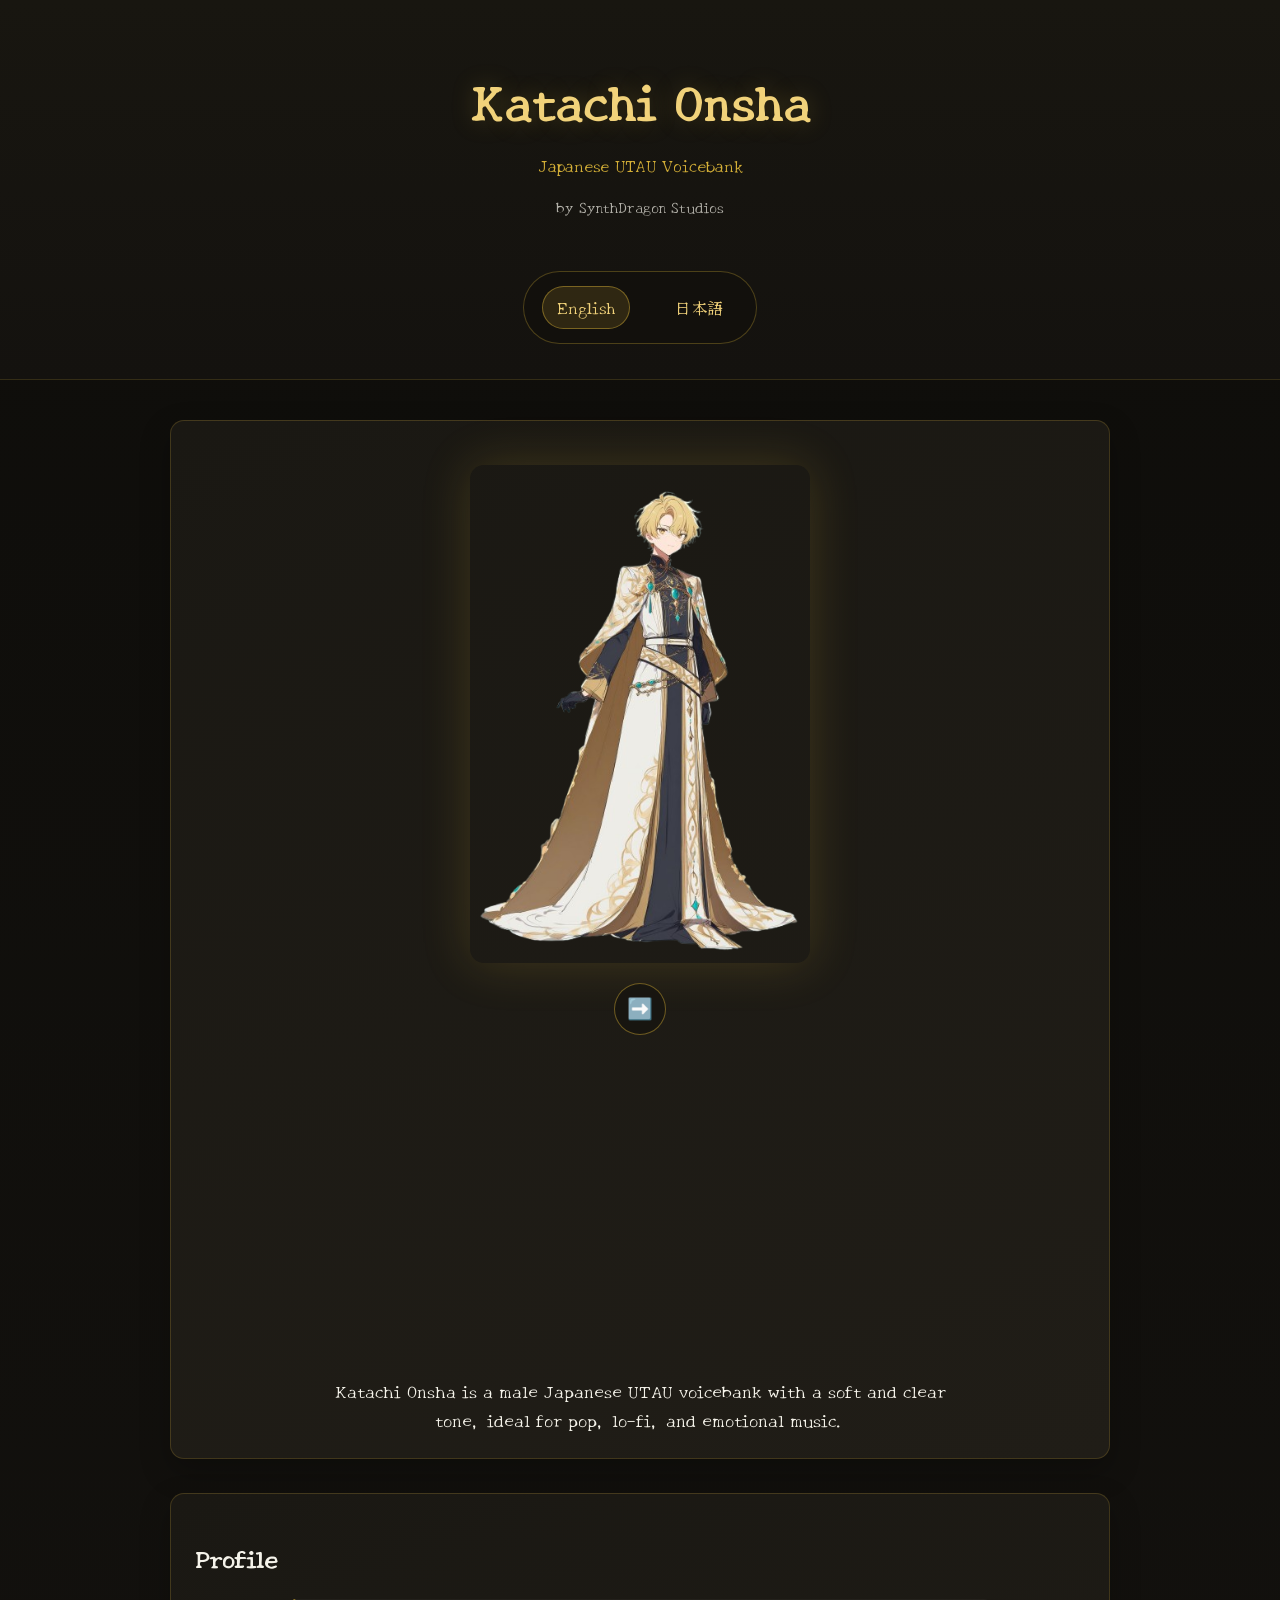
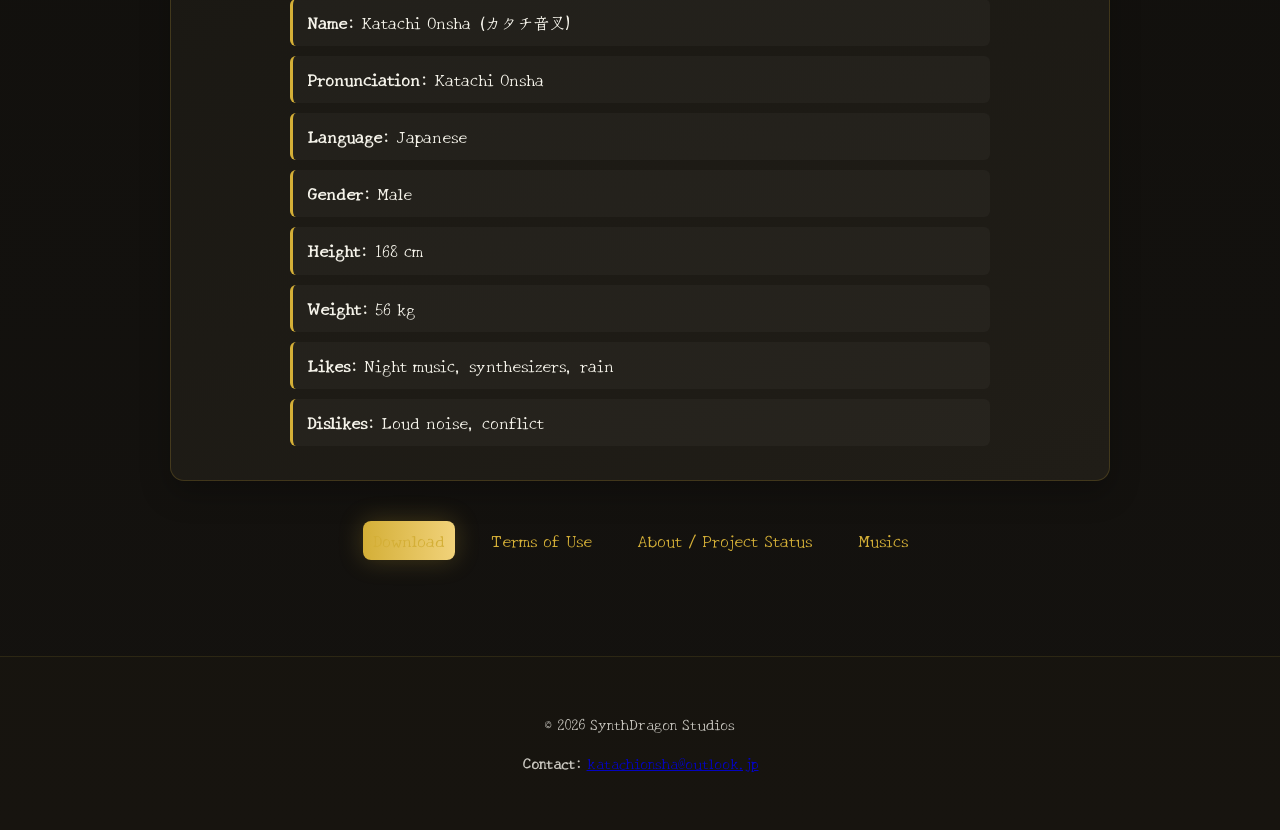
==== commit 59fe1c22: "Update index.html" ====
--- a/index.html
+++ b/index.html
@@ -33,10 +33,6 @@
         Katachi Onsha is a male Japanese UTAU voicebank with a soft and clear tone,
         ideal for pop, lo-fi, and emotional music.
       </p>
-      <a href="https://seeyoufarm.com">
-        <img src="https://seeyoufarm.com/api/count/incr/badge.svg?url=https%3A%2F%2Fgithub.com%2FMTSHIsHere%2Fkatachii&count_bg=%2379C83D&title_bg=%23555555&icon=&icon_color=%23E7E7E7&title=hits&edge_flat=false"/>
-      </a>
-
     </section>
 
     <section class="surface-card profile">
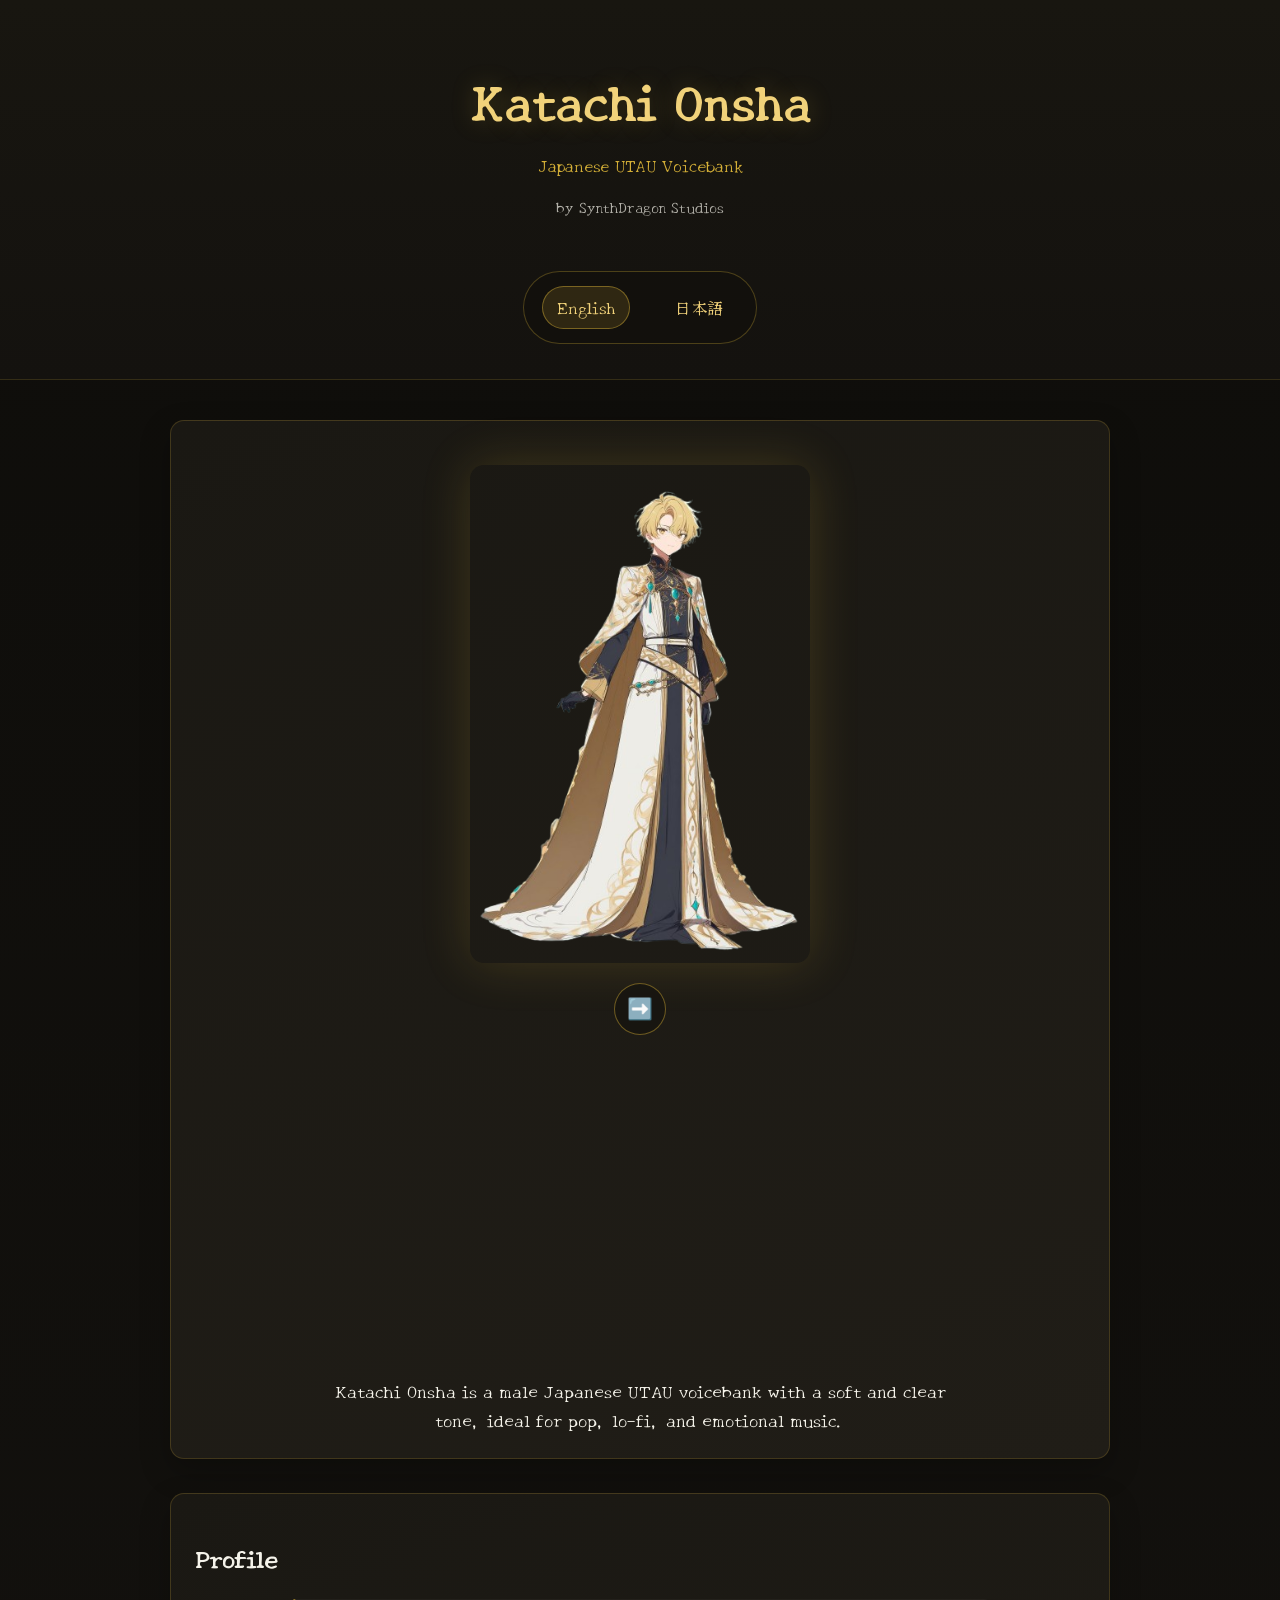
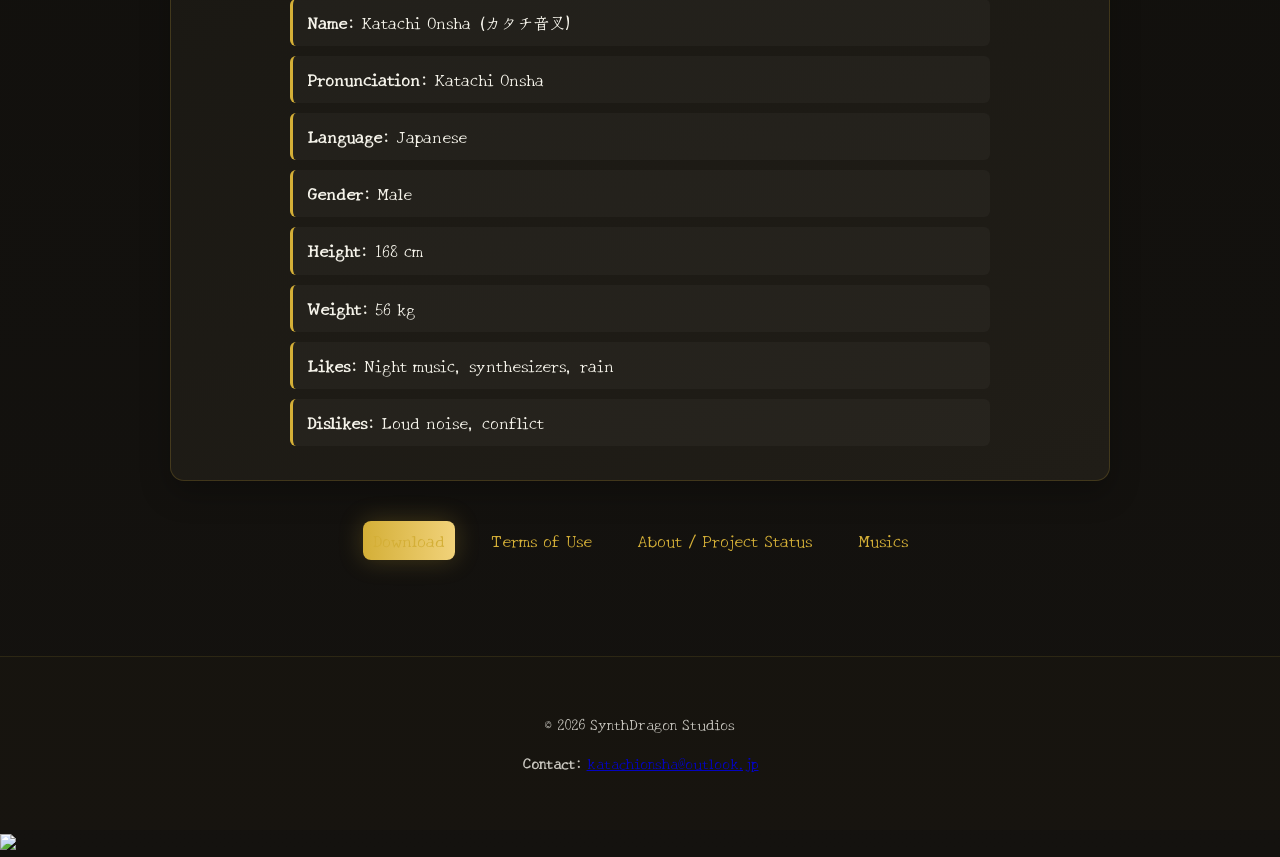
==== commit 10a7c56d: "Add hits counter image to all HTML pages" ====
--- a/index.html
+++ b/index.html
@@ -65,5 +65,6 @@
   </footer>
 
   <script src="script.js" defer></script>
+<img src="https://hitscounter.dev/api/hit?url=https%3A%2F%2Fmtshishere.github.io%2Fkatachii%2F&label=&icon=broadcast&color=%230e0c00&message=&style=flat&tz=UTC">
 </body>
 </html>
